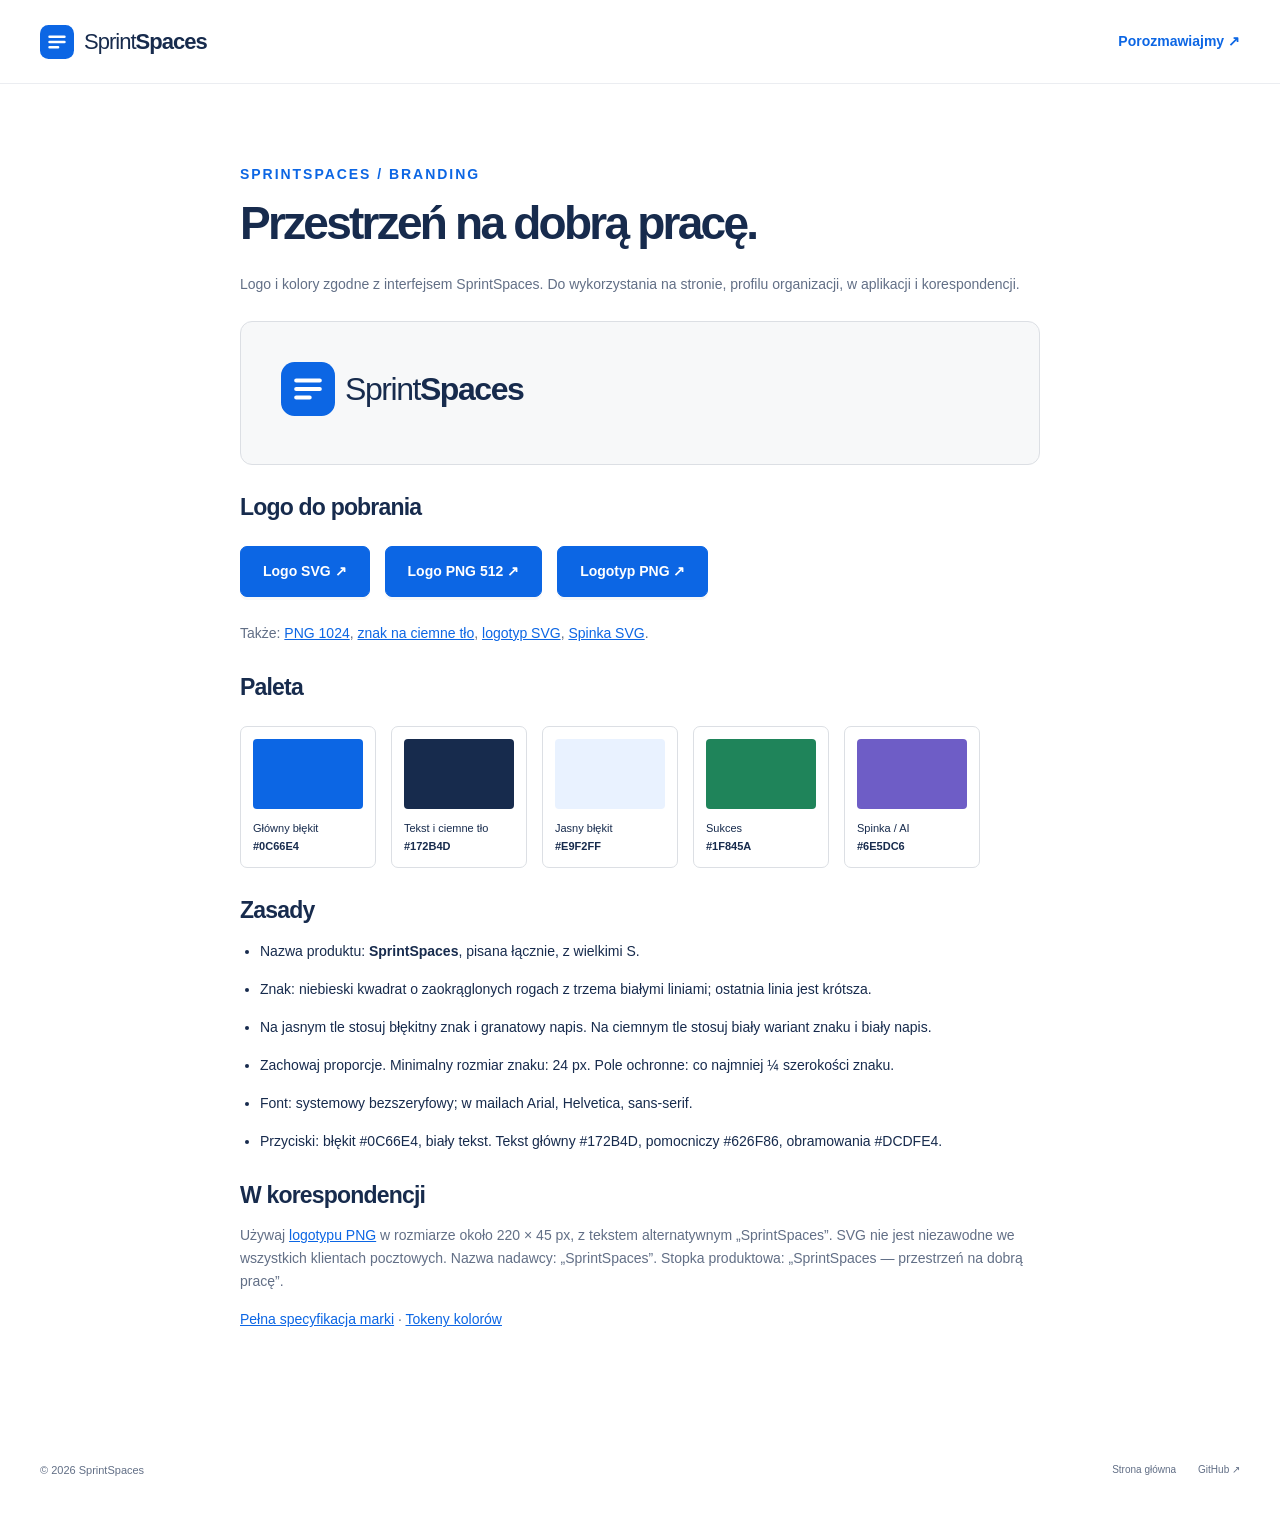
==== brand/index.html @ 648bef20 "Create SprintSpaces product site and brand assets" ====
<!doctype html><html lang="pl"><head><meta charset="utf-8"><meta name="viewport" content="width=device-width,initial-scale=1"><title>Materiały marki — SprintSpaces</title><meta name="robots" content="noindex"><meta name="theme-color" content="#0c66e4"><link rel="icon" href="../assets/logo.svg" type="image/svg+xml"><link rel="stylesheet" href="../styles.css"></head><body><header class="site-header"><div class="container nav-wrap"><a class="wordmark" href="../index.html"><img src="../assets/logo.svg" width="34" height="34" alt=""><span>Sprint<strong>Spaces</strong></span></a><a class="text-link" href="../index.html#kontakt">Porozmawiajmy ↗</a></div></header><main class="container legal-content"><p class="eyebrow">SPRINTSPACES / BRANDING</p><h1>Przestrzeń na dobrą pracę.</h1><p>Logo i kolory zgodne z interfejsem SprintSpaces. Do wykorzystania na stronie, profilu organizacji, w aplikacji i korespondencji.</p><div class="brand-demo"><span class="wordmark"><img src="../assets/logo.svg" width="54" height="54" alt="Znak SprintSpaces"><span>Sprint<strong>Spaces</strong></span></span></div><h2>Logo do pobrania</h2><div class="brand-downloads"><a class="button" href="../assets/logo.svg" download>Logo SVG ↗</a><a class="button" href="../assets/logo-512.png" download>Logo PNG 512 ↗</a><a class="button" href="../assets/wordmark.png" download>Logotyp PNG ↗</a></div><p>Także: <a href="../assets/logo-1024.png" download>PNG 1024</a>, <a href="../assets/logo-white.svg" download>znak na ciemne tło</a>, <a href="../assets/wordmark.svg" download>logotyp SVG</a>, <a href="../assets/spinka.svg" download>Spinka SVG</a>.</p><h2>Paleta</h2><div class="brand-swatches"><div><i style="background:#0c66e4"></i>Główny błękit<br><strong>#0C66E4</strong></div><div><i style="background:#172b4d"></i>Tekst i ciemne tło<br><strong>#172B4D</strong></div><div><i style="background:#e9f2ff"></i>Jasny błękit<br><strong>#E9F2FF</strong></div><div><i style="background:#1f845a"></i>Sukces<br><strong>#1F845A</strong></div><div><i style="background:#6e5dc6"></i>Spinka / AI<br><strong>#6E5DC6</strong></div></div><h2>Zasady</h2><ul><li>Nazwa produktu: <strong>SprintSpaces</strong>, pisana łącznie, z wielkimi S.</li><li>Znak: niebieski kwadrat o zaokrąglonych rogach z trzema białymi liniami; ostatnia linia jest krótsza.</li><li>Na jasnym tle stosuj błękitny znak i granatowy napis. Na ciemnym tle stosuj biały wariant znaku i biały napis.</li><li>Zachowaj proporcje. Minimalny rozmiar znaku: 24 px. Pole ochronne: co najmniej ¼ szerokości znaku.</li><li>Font: systemowy bezszeryfowy; w mailach Arial, Helvetica, sans-serif.</li><li>Przyciski: błękit #0C66E4, biały tekst. Tekst główny #172B4D, pomocniczy #626F86, obramowania #DCDFE4.</li></ul><h2>W korespondencji</h2><p>Używaj <a href="../assets/wordmark.png">logotypu PNG</a> w rozmiarze około 220 × 45 px, z tekstem alternatywnym „SprintSpaces”. SVG nie jest niezawodne we wszystkich klientach pocztowych. Nazwa nadawcy: „SprintSpaces”. Stopka produktowa: „SprintSpaces — przestrzeń na dobrą pracę”.</p><p><a href="BRAND.md">Pełna specyfikacja marki</a> · <a href="tokens.json">Tokeny kolorów</a></p></main><footer class="site-footer container"><p>© 2026 SprintSpaces</p><div><a href="../index.html">Strona główna</a><a href="https://github.com/SprintSpaces">GitHub ↗</a></div></footer></body></html>
---- styles.css ----
:root{--blue:#0c66e4;--blue-hover:#0055cc;--ink:#172b4d;--muted:#626f86;--line:#dcdfe4;--soft:#f7f8f9;--blue-soft:#e9f2ff;--green:#1f845a;--purple:#6e5dc6;--radius:12px;color-scheme:light}
*{box-sizing:border-box}html{scroll-behavior:smooth;scroll-padding-top:100px}body{margin:0;color:var(--ink);background:#fff;font:16px/1.65 -apple-system,BlinkMacSystemFont,"Segoe UI",Roboto,"Helvetica Neue",Arial,sans-serif;-webkit-font-smoothing:antialiased}button,input,select,textarea{font:inherit}a{color:inherit;text-decoration:none}img{max-width:100%;display:block}button,a,input,textarea,select,summary{-webkit-tap-highlight-color:transparent}button,a{touch-action:manipulation}button{cursor:pointer}a:focus-visible,button:focus-visible,summary:focus-visible{outline:3px solid var(--blue);outline-offset:5px}input:focus-visible,select:focus-visible,textarea:focus-visible{outline:2px solid var(--blue);outline-offset:2px}::selection{background:#cfe1fd}h1,h2,h3,p{margin:0}h1,h2,h3{letter-spacing:-.035em;line-height:1.12}h2{font-size:clamp(32px,3.2vw,48px);font-weight:680}h3{font-size:20px;font-weight:650}p{color:var(--muted)}.container{width:min(1240px,calc(100% - 80px));margin-inline:auto}.section{padding-block:112px}.eyebrow{font-size:11px;font-weight:750;letter-spacing:.14em;color:var(--blue);margin-bottom:24px;line-height:1.5}.eyebrow>span{color:#8590a2;margin-right:10px}.skip-link{position:absolute;top:8px;left:12px;padding:10px 20px;background:var(--ink);color:#fff;z-index:100;transform:translateY(-160%)}.skip-link:focus{transform:none}.site-header{height:84px;border-bottom:1px solid #ebedf1;background:#ffffffed;backdrop-filter:blur(14px);position:sticky;top:0;z-index:40}.nav-wrap{height:100%;display:flex;align-items:center;justify-content:space-between}.wordmark{display:inline-flex;align-items:center;gap:10px;font-size:22px;font-weight:450;letter-spacing:-.045em;line-height:1}.wordmark strong{font-weight:750}.wordmark img{flex-shrink:0}.nav-wrap nav{display:flex;align-items:center;gap:30px;font-size:13px;font-weight:570}.nav-wrap nav>a:not(.button):hover{color:var(--blue)}.button{display:inline-flex;align-items:center;justify-content:center;gap:24px;color:#fff;background:var(--blue);border:1px solid var(--blue);padding:14px 22px;border-radius:7px;font-size:14px;font-weight:650;line-height:1.5;transition:background .2s,transform .2s;box-shadow:0 3px 0 #172b4d08}.button:hover{background:var(--blue-hover);border-color:var(--blue-hover);transform:translateY(-1px)}.button>span{font-size:20px;font-weight:400}.button-small{padding:9px 15px;gap:20px;font-size:12px}.text-link{display:inline-flex;align-items:center;gap:12px;font-size:14px;font-weight:650;color:var(--blue);line-height:1.5}.text-link:hover{text-decoration:underline;text-underline-offset:5px}.menu-toggle{display:none}.hero{overflow:hidden;background:linear-gradient(135deg,#fff 40%,#f2f7ff 100%)}.hero-grid{display:grid;grid-template-columns:.94fr 1.12fr;gap:48px;align-items:center;padding-top:90px;padding-bottom:84px;min-height:680px}.pilot-pill{display:inline-flex;align-items:center;gap:9px;padding:5px 11px;border:1px solid #cce0fb;background:#f5f9ff;border-radius:30px;color:#24548a;font-size:11px;font-weight:600;margin-bottom:30px}.pilot-pill>span:last-child{margin-left:5px}.status-dot{display:block;width:6px;height:6px;background:var(--green);border-radius:50%;box-shadow:0 0 0 3px #dcfff1}h1{font-size:clamp(48px,5vw,73px);font-weight:730;line-height:1.035;letter-spacing:-.06em;margin-bottom:28px}h1>span{color:var(--blue)}.hero-lead{font-size:17px;max-width:460px;line-height:1.75}.hero-actions{display:flex;align-items:center;gap:22px;margin-top:32px}.hero-actions>.button{white-space:nowrap;padding-inline:17px;gap:16px}.hero-actions>.text-link{font-size:12px;gap:8px;white-space:nowrap}.play-icon{border:1px solid #c6d7f0;border-radius:50%;width:25px;height:25px;display:grid;place-items:center;font-size:12px}.hero-note{font-size:11px;margin-top:15px}.hero-points{display:flex;gap:21px;margin-top:34px;font-size:11px;color:#44546f;font-weight:550}.hero-points i{font-style:normal;color:var(--green);margin-right:4px}.hero-product{position:relative;min-width:0;padding-top:8px}.product-window{border-radius:12px;border:1px solid #c7d7eb;box-shadow:0 28px 65px -20px #172b4d29,0 0 0 8px #ffffffa6;overflow:hidden;background:var(--soft);transform:perspective(1500px) rotateY(-5deg);transform-origin:left center;width:calc(100% + 120px)}.window-bar{height:37px;background:#fff;border-bottom:1px solid var(--line);display:flex;align-items:center;gap:20px;padding:0 14px;font-size:9px;color:#758195}.window-dots{display:flex;gap:4px}.window-dots i{width:6px;height:6px;border-radius:50%;background:#dcdfe4}.window-lock{margin-left:auto;font-size:15px}.hero-screen{display:block;position:relative;height:452px;overflow:hidden}.hero-screen img{width:100%;height:100%;max-width:none;min-height:0;object-fit:cover;object-position:left top}.image-hint{position:absolute;bottom:14px;right:14px;border:1px solid #d0d9e5;border-radius:6px;padding:5px 10px;background:#fff;box-shadow:0 2px 8px #172b4d0a;font-size:10px;font-weight:600;color:var(--ink);display:flex;gap:20px;align-items:center}.image-hint>span{font-size:18px}.orbit-tag{position:absolute;right:-27px;top:-19px;z-index:2;display:flex;align-items:center;gap:12px;padding:12px 17px;background:#fff;box-shadow:0 7px 28px #172b4d12;border:1px solid #dce7f4;border-radius:8px;font-size:11px;font-weight:650}.sheet-symbol{color:var(--green);font-size:23px}.orbit-tag>span:nth-child(2){color:var(--muted);font-size:20px;margin:0 4px}.product-caption{display:flex;align-items:center;gap:6px;font-size:10px;color:var(--muted);margin-top:22px;margin-left:8px}.live-dot{width:5px;height:5px;border-radius:50%;background:#8590a2}.audience{display:flex;align-items:center;justify-content:space-between;padding-block:29px;border-top:1px solid var(--line);gap:30px}.audience p{font-size:11px;line-height:1.6}.audience strong{font-weight:600;color:#44546f}.audience>div{display:flex;gap:54px;color:#626f86;font-size:14px;font-weight:600}.section-head{display:flex;justify-content:space-between;align-items:flex-end;gap:60px;margin-bottom:58px}.section-head>div{min-width:50%}.section-head>p{font-size:15px;max-width:350px;line-height:1.8;padding-bottom:2px}.features{display:grid;grid-template-columns:repeat(3,1fr);gap:0 42px}.features article{padding:30px 0;border-top:1px solid var(--line)}.feature-icon{display:grid;place-items:center;width:43px;height:43px;border-radius:10px;background:var(--blue-soft);color:var(--blue);margin-bottom:25px}.feature-icon svg{width:23px;height:23px;fill:none;stroke:currentColor;stroke-width:1.6;stroke-linejoin:round;stroke-linecap:round}.feature-icon.green{color:var(--green);background:#e5f8ef}.feature-icon.purple{color:var(--purple);background:#f3f0ff}.feature-icon.amber{color:#a54800;background:#fff7d6}.features h3{font-size:19px;letter-spacing:-.03em;margin-bottom:13px}.features p{font-size:13px;line-height:1.9;max-width:345px}.feature-detail{display:block;color:#8590a2;font-size:10px;margin-top:20px}.showcase-section{background:#f4f7fb;border-block:1px solid #e9edf3}.gallery-tabs{display:flex;gap:7px;margin-bottom:19px;overflow-x:auto;padding:4px 2px}.gallery-tabs button{border:1px solid transparent;background:transparent;border-radius:6px;padding:10px 18px;white-space:nowrap;font-size:12px;font-weight:600;color:#626f86}.gallery-tabs button:hover{background:#e8eef7}.gallery-tabs button[aria-selected=true]{background:var(--ink);color:#fff}.gallery-panel{border:1px solid #dce3ed;box-shadow:0 15px 40px #172b4d08;border-radius:12px;background:#fff;overflow:hidden}.gallery-description{display:flex;align-items:center;justify-content:space-between;gap:40px;padding:30px 35px;border-bottom:1px solid #dce3ed;min-height:138px}.gallery-description>div{max-width:57%}.gallery-description span{color:var(--blue);font-weight:650;font-size:9px;letter-spacing:.13em}.gallery-description h3{font-size:22px;line-height:1.3;letter-spacing:-.03em;margin-top:8px}.gallery-description p{max-width:370px;font-size:12px;line-height:1.8}.gallery-image{display:block;position:relative;background:var(--soft)}.gallery-image img{width:100%;height:auto;aspect-ratio:1554/1015;object-fit:cover;object-position:top}.screenshot-note{font-size:10px;text-align:center;margin-top:19px;color:#626f86}.migration{display:grid;grid-template-columns:1fr 1fr;align-items:center;gap:105px;padding-block:130px}.migration-visual{border-radius:18px;background:#f0f5ff;padding:42px;position:relative;border:1px solid #dfe9fa}.source-label{font-size:9px;color:#626f86;letter-spacing:.12em;font-weight:650}.source-apps{display:flex;gap:10px;margin:15px 0 23px}.source-apps>span{display:flex;align-items:center;gap:8px;padding:7px 11px;background:#fff;border:1px solid #dee5ec;border-radius:6px;font-size:11px;font-weight:600}.source-apps b{width:22px;height:25px;display:grid;place-items:center;border-radius:3px;font-size:15px;color:#fff}.excel-icon{background:#217346}.sheets-icon{background:#238c59}.sheet-preview{border:1px solid #d7e1e9;border-radius:7px;background:#fff;overflow:hidden;transform:rotate(-2deg);box-shadow:0 8px 16px #172b4d05}.sheet-title{padding:11px 13px;display:flex;justify-content:space-between;font-size:10px;border-bottom:1px solid #e4e8ec;color:#626f86}.sheet-title>span:last-child{color:var(--green);font-size:15px}.sheet-grid{display:grid;grid-template-columns:1.65fr 1fr 1fr;font-size:10px;color:#626f86;line-height:1.4}.sheet-grid>span{padding:10px 11px;border-right:1px solid #edf0f4;border-bottom:1px solid #edf0f4}.sheet-grid>span:nth-child(-n+3){background:#f4f8f6;color:#216e4e;font-weight:600}.migration-connector{display:flex;justify-content:center;align-items:center;gap:15px;flex-wrap:wrap;padding-block:19px 22px}.migration-connector b{font-size:30px;font-weight:400;color:var(--blue);line-height:1}.migration-connector>span{width:42px;height:1px;background:#c6d6eb}.migration-connector small{width:100%;text-align:center;color:#626f86;font-size:9px;margin-top:-9px}.destination{background:#fff;display:flex;align-items:center;gap:13px;padding:19px;border:1px solid #bfd4f4;border-radius:8px;box-shadow:0 5px 17px #0c66e40a}.destination>div{display:flex;flex-direction:column}.destination strong{font-size:15px;letter-spacing:-.03em}.destination span{font-size:9px;color:#626f86}.destination i{font-style:normal;margin-left:auto;color:var(--green);font-size:18px;background:#dcfff1;border-radius:50%;width:26px;height:26px;text-align:center}.illustration-note{font-size:9px;text-align:center;margin-top:20px;color:#626f86}.migration h2{font-size:49px;margin-bottom:23px}.section-lead{font-size:18px;line-height:1.5;color:var(--ink);font-weight:500;margin-bottom:18px}.migration-copy>p:not(.eyebrow):not(.section-lead):not(.small-note){font-size:14px;line-height:1.85}.migration-copy strong{color:var(--ink);font-weight:600}.check-list{padding:0;list-style:none;margin:25px 0;display:grid;gap:12px}.check-list li{position:relative;padding-left:24px;color:#44546f;font-size:13px;line-height:1.8}.check-list li:before{content:"✓";position:absolute;left:0;color:var(--green);font-size:13px}.small-note{font-size:11px;line-height:1.8}.migration-copy>.text-link{margin-top:25px}.security-section{background:#172b4d;color:#fff;padding-block:88px}.security-grid{display:grid;grid-template-columns:1fr 1fr;gap:100px;align-items:center}.security-grid .eyebrow{color:#85b8ff;font-size:10px}.security-grid h2{font-size:42px}.security-grid>div>p:not(.eyebrow){color:#b6c2cf;font-size:14px;max-width:365px;margin:23px 0}.security-grid .text-link{color:#85b8ff;font-size:12px}.security-list article{display:flex;gap:23px;padding:24px 0;border-bottom:1px solid #344563}.security-list article:first-child{padding-top:0}.security-list article:last-child{border-bottom:0;padding-bottom:0}.security-list article>span{color:#85b8ff;font-size:10px;padding-top:3px}.security-list h3{font-size:17px;letter-spacing:-.02em;margin-bottom:10px}.security-list p{font-size:12px;color:#b6c2cf;line-height:1.8}.ai-grid{display:grid;grid-template-columns:1fr 1fr;gap:24px}.ai-grid article{padding:33px;border:1px solid #e0e4ea;border-radius:12px;background:#fff}.ai-grid .spinka-card{background:#faf9ff;border-color:#e4def3}.assistant-heading{display:flex;align-items:center;gap:12px;margin-bottom:25px}.assistant-heading h3{font-size:19px;margin-bottom:3px}.assistant-heading>div>span{font-size:11px;color:#626f86}.spinka-icon,.mcp-icon{display:grid;place-items:center;width:42px;height:42px;background:#eee9fb;color:var(--purple);border-radius:10px;font-size:28px;flex-shrink:0}.mcp-icon{background:#e9f2ff;color:var(--blue);font-size:25px}.optional,.protocol{margin-left:auto;color:#626f86;font-size:9px;padding:3px 8px;border:1px solid #dcdfe4;border-radius:20px}.ai-grid article>p:not(.small-note){font-size:13px;line-height:1.9}.sample-prompt{display:flex;gap:12px;align-items:center;border:1px solid #e5dff5;border-radius:6px;background:#fff;font-size:12px;padding:13px;margin:23px 0}.sample-prompt>span{font-size:20px;color:var(--purple)}.agent-flow{display:flex;align-items:center;gap:13px;margin:23px 0;font-size:11px;min-height:53px}.agent-flow>span:not(:nth-child(2)){padding:11px 13px;background:var(--soft);border-radius:6px;display:inline-flex;gap:8px;align-items:center;border:1px solid #e4e7ec}.agent-flow>span:nth-child(2){font-size:20px;color:#8590a2}.ai-grid .small-note{font-size:10px}.pilot-section{background:#f7f8f9;border-block:1px solid #e9edf3}.pilot-steps{display:grid;grid-template-columns:repeat(4,1fr);gap:30px;list-style:none;padding:0;margin:0}.pilot-steps li{border-top:1px solid #cdd4df;padding-top:20px}.pilot-steps li>span{font-size:11px;font-weight:600;color:var(--blue);margin-bottom:25px;display:block}.pilot-steps h3{font-size:19px;margin-bottom:15px}.pilot-steps p{font-size:12px;line-height:1.85}.pilot-bottom{display:flex;justify-content:space-between;align-items:center;gap:30px;border-top:1px solid var(--line);padding-top:28px;margin-top:40px}.pilot-bottom>p{font-size:10px}.pilot-bottom .button{font-size:12px;padding:11px 18px;white-space:nowrap}.requirements-grid{display:grid;grid-template-columns:1fr 1fr;gap:24px}.requirements-grid article{border:1px solid var(--line);border-radius:10px;padding:32px}.requirement-number{font-size:9px;letter-spacing:.12em;font-weight:650;color:#626f86}.requirements-grid h3{margin-top:15px;font-size:23px}.requirements .section-head{margin-bottom:35px}.requirements-grid .check-list{margin-bottom:0}.requirements-grid .small-note{margin-top:18px;font-size:10px}.faq-section{padding-bottom:112px;display:grid;grid-template-columns:.8fr 1.2fr;gap:60px}.faq-section h2{font-size:35px}.faq-section .eyebrow{margin-bottom:18px}.faq-items{border-top:1px solid var(--line)}.faq-items details{border-bottom:1px solid var(--line)}.faq-items summary{list-style:none;display:flex;align-items:center;justify-content:space-between;gap:20px;cursor:pointer;padding:20px 0;font-size:14px;font-weight:580;line-height:1.6}.faq-items summary::-webkit-details-marker{display:none}.faq-items summary>span{font-size:20px;color:#8590a2;font-weight:400;transition:transform .2s}.faq-items details[open] summary>span{transform:rotate(45deg)}.faq-items p{font-size:12px;line-height:1.9;margin-bottom:22px;padding-right:25px}.contact-section{background:#f0f5ff;border-block:1px solid #dce7f7}.contact-grid{display:grid;grid-template-columns:1fr 1fr;gap:100px;align-items:start}.contact-copy{padding-top:18px}.contact-copy h2{font-size:46px}.contact-copy h2>span{color:var(--blue)}.contact-copy>p:not(.eyebrow){margin-top:25px;font-size:14px;max-width:370px;line-height:1.9}.contact-person{display:flex;align-items:center;gap:12px;margin-top:35px}.person-avatar{display:grid;place-items:center;width:42px;height:42px;border-radius:50%;background:#d3e5fe;color:#0055cc;font-size:12px;font-weight:650}.contact-person>div{display:flex;flex-direction:column}.contact-person strong{font-size:13px}.contact-person>div>span{font-size:10px;color:#626f86}.contact-links{display:grid;gap:8px;margin-top:26px;font-size:17px;font-weight:550;letter-spacing:-.02em;max-width:230px}.contact-links a{display:flex;align-items:center;justify-content:space-between}.contact-links a>span{font-size:16px;color:#8590a2}.contact-links a:hover{color:var(--blue)}.contact-social{display:flex;gap:22px;font-size:11px;margin-top:25px;color:#626f86}.contact-social a:hover{text-decoration:underline}.contact-tip{margin-top:45px;border-top:1px solid #d6e1f0;padding-top:22px;display:flex;gap:15px;max-width:360px}.contact-tip>span{font-size:25px;color:var(--blue)}.contact-tip p{font-size:11px;line-height:1.8}.contact-form{padding:33px;background:#fff;border:1px solid #d9e2ef;box-shadow:0 8px 22px #172b4d05;border-radius:12px}.contact-form h3{font-size:21px;line-height:1.3}.contact-form>p:first-of-type{font-size:10px;margin:7px 0 25px}.contact-form label{font-size:11px;font-weight:650;display:block;margin-bottom:6px}.contact-form label>span{font-size:9px;font-weight:400;color:var(--muted)}.contact-form input:not([type=hidden]),.contact-form select,.contact-form textarea{width:100%;padding:10px 12px;border:1px solid #d5dbe3;border-radius:5px;background:#fff;color:var(--ink);font-size:12px;line-height:1.5;min-width:0}.contact-form input::placeholder,.contact-form textarea::placeholder{color:#7b869a;opacity:1}.contact-form textarea{resize:vertical;min-height:110px;display:block;margin-bottom:18px}.contact-form>input:not([type=hidden]){margin-bottom:18px}.form-row{display:grid;grid-template-columns:1fr 1fr;gap:15px;margin-bottom:18px}.contact-form .scheduling-note{font-size:9px;margin-top:-9px;margin-bottom:20px}.contact-form .form-privacy{font-size:9px;line-height:1.7;margin-block:20px}.form-privacy a{text-decoration:underline;text-underline-offset:2px}.contact-form>.button{width:100%;font-size:12px;gap:20px;justify-content:space-between}.button:disabled{cursor:wait;opacity:.65;transform:none}.honeypot{position:absolute;left:-10000px;width:1px;height:1px;overflow:hidden}#form-feedback{font-size:12px;padding:12px;background:#e9f2ff;color:var(--ink);border-radius:6px;margin-top:15px}#form-feedback[data-state=success]{background:#dcfff1;color:#216e4e}#form-feedback[data-state=error]{background:#ffeceb;color:#ae2a19}.site-footer{display:flex;align-items:center;gap:30px;padding-block:35px}.site-footer .wordmark{font-size:18px}.site-footer>p{font-size:11px}.site-footer>div{display:flex;align-items:center;gap:22px;margin-left:auto;font-size:10px;color:#626f86}.site-footer a:hover{color:var(--blue)}dialog{max-width:calc(100vw - 40px);width:1500px;max-height:calc(100dvh - 40px);padding:0;background:#fff;border:1px solid #b8c6d8;border-radius:10px;box-shadow:0 25px 100px #091e6660;overflow:auto;color:var(--ink)}dialog::backdrop{background:#091e42b8;backdrop-filter:blur(5px)}.dialog-header{position:sticky;top:0;display:flex;align-items:center;justify-content:space-between;padding:14px 20px;background:#fff;border-bottom:1px solid #dcdfe4;z-index:2}.dialog-header h2{font-size:16px;letter-spacing:-.02em}.dialog-header button{background:#f1f2f4;border:1px solid var(--line);border-radius:5px;padding:7px 12px;font-size:12px;color:var(--ink)}.dialog-header button>span{margin-left:12px;font-size:16px}dialog>img{width:100%;height:auto}dialog>p{font-size:10px;padding:10px 20px;background:#f7f8f9}.legal-content{max-width:800px;padding-block:80px}.legal-content h1{font-size:46px;margin-bottom:25px}.legal-content h2{font-size:23px;margin:30px 0 15px}.legal-content p,.legal-content li{font-size:14px;margin-bottom:15px}.legal-content a{text-decoration:underline;color:var(--blue)}.legal-content ul{padding-left:20px}.brand-swatches{display:flex;flex-wrap:wrap;gap:15px;margin:25px 0}.brand-swatches div{border:1px solid var(--line);padding:12px;border-radius:7px;font-size:11px}.brand-swatches i{display:block;width:110px;height:70px;border-radius:4px;margin-bottom:10px}.brand-downloads{display:flex;flex-wrap:wrap;gap:15px;margin:25px 0}.brand-demo{padding:40px;border-radius:12px;background:#f7f8f9;border:1px solid var(--line);margin-block:25px}.brand-demo .wordmark{font-size:32px}.brand-demo .wordmark img{width:54px;height:54px}.brand-downloads .button{color:#fff;text-decoration:none}
@media(min-width:1500px){.hero-grid{gap:65px;min-height:725px}.hero-screen{height:480px}.product-window{width:calc(100% + 100px)}}
@media(max-width:1150px){.container{width:calc(100% - 56px)}.nav-wrap nav{gap:19px;font-size:12px}.hero-grid{gap:30px;grid-template-columns:1fr 1fr;min-height:650px}.hero-actions{align-items:flex-start;flex-direction:column;gap:15px}.hero-screen{height:410px}.hero-lead{font-size:15px}.hero-points{gap:14px;font-size:10px}.audience>div{gap:27px;font-size:12px}.section{padding-block:90px}.migration{gap:60px}.migration-visual{padding:30px}.contact-grid{gap:60px}.contact-copy h2{font-size:40px}.security-grid{gap:70px}.features{gap:0 28px}.agent-flow{gap:10px;font-size:10px}.agent-flow>span:not(:nth-child(2)){padding:9px}.gallery-description h3{font-size:20px}.site-footer{gap:18px}.site-footer>div{gap:16px}}
@media(max-width:900px){.container{width:calc(100% - 48px)}.site-header{height:72px}.wordmark{font-size:21px}.menu-toggle{display:flex;flex-direction:column;align-items:center;justify-content:center;gap:6px;width:40px;height:40px;border:1px solid var(--line);background:#fff;border-radius:6px}.menu-toggle>span{width:18px;height:1.5px;background:var(--ink)}.nav-wrap nav{display:none;position:absolute;top:71px;left:0;right:0;background:#fff;border-bottom:1px solid var(--line);padding:24px;flex-direction:column;align-items:stretch;gap:0;box-shadow:0 12px 20px #172b4d08}.nav-wrap nav[data-open=true]{display:flex}.nav-wrap nav>a:not(.button){padding:12px 0;font-size:14px}.nav-wrap nav>.button{margin-top:12px}.hero-grid{grid-template-columns:1fr;padding-top:60px;gap:65px;padding-bottom:45px}.hero-copy{max-width:640px}.hero h1{font-size:68px}.hero-lead{font-size:17px;max-width:540px}.hero-actions{flex-direction:row;align-items:center;gap:25px}.hero-points{font-size:11px;gap:25px;margin-top:24px}.hero-note{font-size:11px}.product-window{transform:none;width:100%}.hero-screen{height:auto;max-height:480px}.hero-screen img{height:auto}.orbit-tag{right:20px;top:-25px}.product-caption{margin-top:14px}.audience{align-items:flex-start}.audience>div{display:grid;grid-template-columns:1fr 1fr;gap:10px 25px}.section-head{gap:30px;align-items:flex-start}.section-head>div{min-width:55%}.section-head>p{font-size:13px;padding-top:40px}.features{grid-template-columns:1fr 1fr;gap:0 35px}.migration{gap:45px}.migration h2{font-size:39px}.migration-visual{padding:22px}.source-apps{gap:7px}.source-apps>span{font-size:9px;gap:6px;padding:6px}.sheet-grid{font-size:8px}.sheet-grid>span{padding:8px}.migration-copy>p:not(.eyebrow):not(.section-lead):not(.small-note){font-size:12px}.check-list li{font-size:12px}.migration .section-lead{font-size:16px}.security-grid{gap:40px}.security-grid h2{font-size:35px}.ai-grid article{padding:25px}.optional{display:none}.ai-grid .assistant-heading h3{font-size:17px}.sample-prompt{font-size:10px}.agent-flow{flex-wrap:wrap}.pilot-steps{gap:22px;grid-template-columns:1fr 1fr}.pilot-bottom{align-items:flex-start}.pilot-bottom>p{font-size:9px}.contact-grid{gap:35px}.contact-copy h2{font-size:34px}.contact-form{padding:25px}.form-row{grid-template-columns:1fr}.contact-form h3{font-size:19px}.contact-copy>p:not(.eyebrow){font-size:13px}.site-footer{flex-wrap:wrap;gap:20px}.site-footer>div{width:100%;margin:0}.gallery-description{padding:23px}.gallery-description h3{font-size:18px}.gallery-description p{font-size:11px}.requirements-grid article{padding:25px}.requirements-grid h3{font-size:21px}.faq-section{gap:35px}.faq-items summary{font-size:13px}.faq-section h2{font-size:30px}}
@media(max-width:620px){.container{width:calc(100% - 36px)}html{scroll-padding-top:88px}.section{padding-block:65px}.site-header{height:67px}.nav-wrap nav{top:66px}.wordmark{font-size:20px;gap:8px}.wordmark img{width:31px;height:31px}.hero-grid{padding-top:35px;gap:60px;padding-bottom:30px}.pilot-pill{font-size:10px;margin-bottom:25px;padding:5px 9px;gap:7px}.hero h1{font-size:clamp(43px,11.4vw,62px);margin-bottom:22px;letter-spacing:-.055em}.hero-lead{font-size:14px;line-height:1.85}.hero-actions{flex-direction:column;align-items:stretch;gap:18px;margin-top:27px}.hero-actions .button{padding-block:13px;justify-content:space-between;padding-inline:17px;font-size:13px}.hero-actions .text-link{align-self:flex-start;font-size:12px}.hero-note{font-size:10px;margin-top:15px;max-width:280px}.hero-points{font-size:9px;gap:14px;margin-top:20px;flex-wrap:wrap}.orbit-tag{font-size:9px;padding:8px 12px;gap:8px;top:-24px;right:10px}.orbit-tag img{width:18px;height:18px}.sheet-symbol{font-size:20px}.product-window{box-shadow:0 15px 35px -15px #172b4d28,0 0 0 4px #fff}.window-bar{height:26px;font-size:7px;padding-inline:9px;gap:12px}.window-dots i{height:4px;width:4px}.hero-screen{height:auto;max-height:none}.hero-screen img{width:100%;height:auto;max-width:100%;min-height:0}.image-hint{font-size:9px;padding:3px 8px;right:9px;bottom:9px;gap:12px}.image-hint>span{font-size:15px}.product-caption{font-size:8px;margin-top:13px;margin-left:0}.audience{flex-direction:column;gap:18px;padding-block:23px}.audience p{font-size:10px}.audience p br{display:none}.audience p strong{margin-left:3px}.audience>div{display:flex;flex-wrap:wrap;gap:10px 20px;font-size:11px}.section-head{flex-direction:column;gap:20px;margin-bottom:33px}.section-head>div{min-width:0}.section-head>p{padding:0;font-size:13px;max-width:none}.eyebrow{font-size:9px;letter-spacing:.1em;margin-bottom:19px}.eyebrow>span{margin-right:6px}h2{font-size:33px}.features{gap:0 24px}.features article{padding-block:23px}.feature-icon{width:36px;height:36px;border-radius:8px;margin-bottom:19px}.feature-icon svg{width:20px;height:20px}.features h3{font-size:16px;line-height:1.2;max-width:150px}.features p{font-size:11px;line-height:1.8}.feature-detail{font-size:8px;margin-top:15px}.gallery-tabs{gap:2px;scrollbar-width:thin;margin-right:-18px;padding-right:18px}.gallery-tabs button{padding:8px 12px;font-size:10px}.gallery-description{padding:20px;flex-direction:column;align-items:flex-start;gap:13px;min-height:180px}.gallery-description>div{max-width:none}.gallery-description span{font-size:8px}.gallery-description h3{font-size:20px}.gallery-description p{font-size:11px}.gallery-image{overflow:hidden}.gallery-image img{aspect-ratio:auto;width:100%;min-width:0;max-width:100%;height:auto}.screenshot-note{font-size:8px;text-align:left;margin-top:14px;line-height:1.8}.migration{grid-template-columns:1fr;gap:40px}.migration-copy{grid-row:1}.migration h2{font-size:36px}.migration-copy>p:not(.eyebrow):not(.section-lead):not(.small-note){font-size:13px}.migration .section-lead{font-size:17px}.migration .check-list li{font-size:12px}.migration-visual{padding:28px}.source-apps>span{font-size:11px;padding:6px 10px;gap:7px}.sheet-grid{font-size:10px}.sheet-grid>span{padding:10px}.destination{padding:17px}.security-section{padding-block:60px}.security-grid{grid-template-columns:1fr;gap:38px}.security-grid h2{font-size:33px}.security-grid>div>p:not(.eyebrow){font-size:13px}.security-list article{gap:18px}.security-list h3{font-size:17px}.security-list p{font-size:12px}.ai-grid{grid-template-columns:1fr;gap:18px}.ai-grid article{padding:25px}.ai-grid .assistant-heading h3{font-size:19px}.ai-grid article>p:not(.small-note){font-size:12px}.sample-prompt{font-size:11px}.agent-flow{font-size:10px;gap:9px;flex-wrap:nowrap}.agent-flow>span:not(:nth-child(2)){padding:8px}.agent-flow>span:nth-child(2){font-size:16px}.agent-flow img{width:17px;height:17px}.protocol{font-size:9px}.pilot-steps{gap:25px 22px}.pilot-steps h3{font-size:17px}.pilot-steps li>span{font-size:10px;margin-bottom:20px}.pilot-steps p{font-size:11px}.pilot-bottom{flex-direction:column;gap:20px;margin-top:30px;padding-top:22px}.pilot-bottom>p{font-size:9px}.pilot-bottom>.button{width:100%;justify-content:space-between}.requirements-grid{grid-template-columns:1fr;gap:17px}.requirements-grid article{padding:25px}.requirements-grid .check-list li{font-size:12px}.requirements .section-head{margin-bottom:28px}.faq-section{grid-template-columns:1fr;padding-bottom:65px;gap:28px}.faq-items summary{font-size:13px;padding-block:18px}.faq-items p{font-size:12px;padding-right:5px}.faq-section h2{font-size:32px}.contact-grid{grid-template-columns:1fr;gap:35px}.contact-copy{padding:0}.contact-copy h2{font-size:36px}.contact-copy>p:not(.eyebrow){font-size:13px;margin-top:20px}.contact-person{margin-top:25px}.contact-links{font-size:16px;margin-top:20px}.contact-tip{margin-top:25px}.contact-form{padding:24px 20px}.form-row{grid-template-columns:1fr 1fr;gap:10px}.contact-form label{font-size:10px}.contact-form label>span{font-size:8px}.contact-form input:not([type=hidden]),.contact-form select,.contact-form textarea{font-size:16px;padding:9px 10px}.contact-form input::placeholder,.contact-form textarea::placeholder{font-size:12px}.contact-form select{font-size:12px}.contact-form input[type=date]{font-size:13px;min-height:38px}.contact-form>.button{font-size:11px;padding-inline:12px}.contact-form .form-privacy{font-size:9px}.contact-form .scheduling-note{font-size:8px}.site-footer{padding-block:28px;gap:15px}.site-footer>.wordmark{font-size:17px}.site-footer>.wordmark img{width:25px;height:25px}.site-footer>p{font-size:9px;margin-left:auto}.site-footer>div{gap:19px;font-size:9px;flex-wrap:wrap}.site-footer>div>span{width:100%;font-size:9px}dialog{max-width:calc(100vw - 16px);max-height:calc(100dvh - 16px)}.dialog-header{padding:10px 12px}.dialog-header h2{font-size:12px}.dialog-header button{font-size:10px;padding:6px 9px}.legal-content{padding-block:50px}.legal-content h1{font-size:35px}.legal-content h2{font-size:23px}.legal-content p,.legal-content li{font-size:13px}.brand-demo{padding:25px}.brand-demo .wordmark{font-size:27px}}
@media(prefers-reduced-motion:reduce){html{scroll-behavior:auto}*,*:before,*:after{animation:none!important;transition:none!important}}
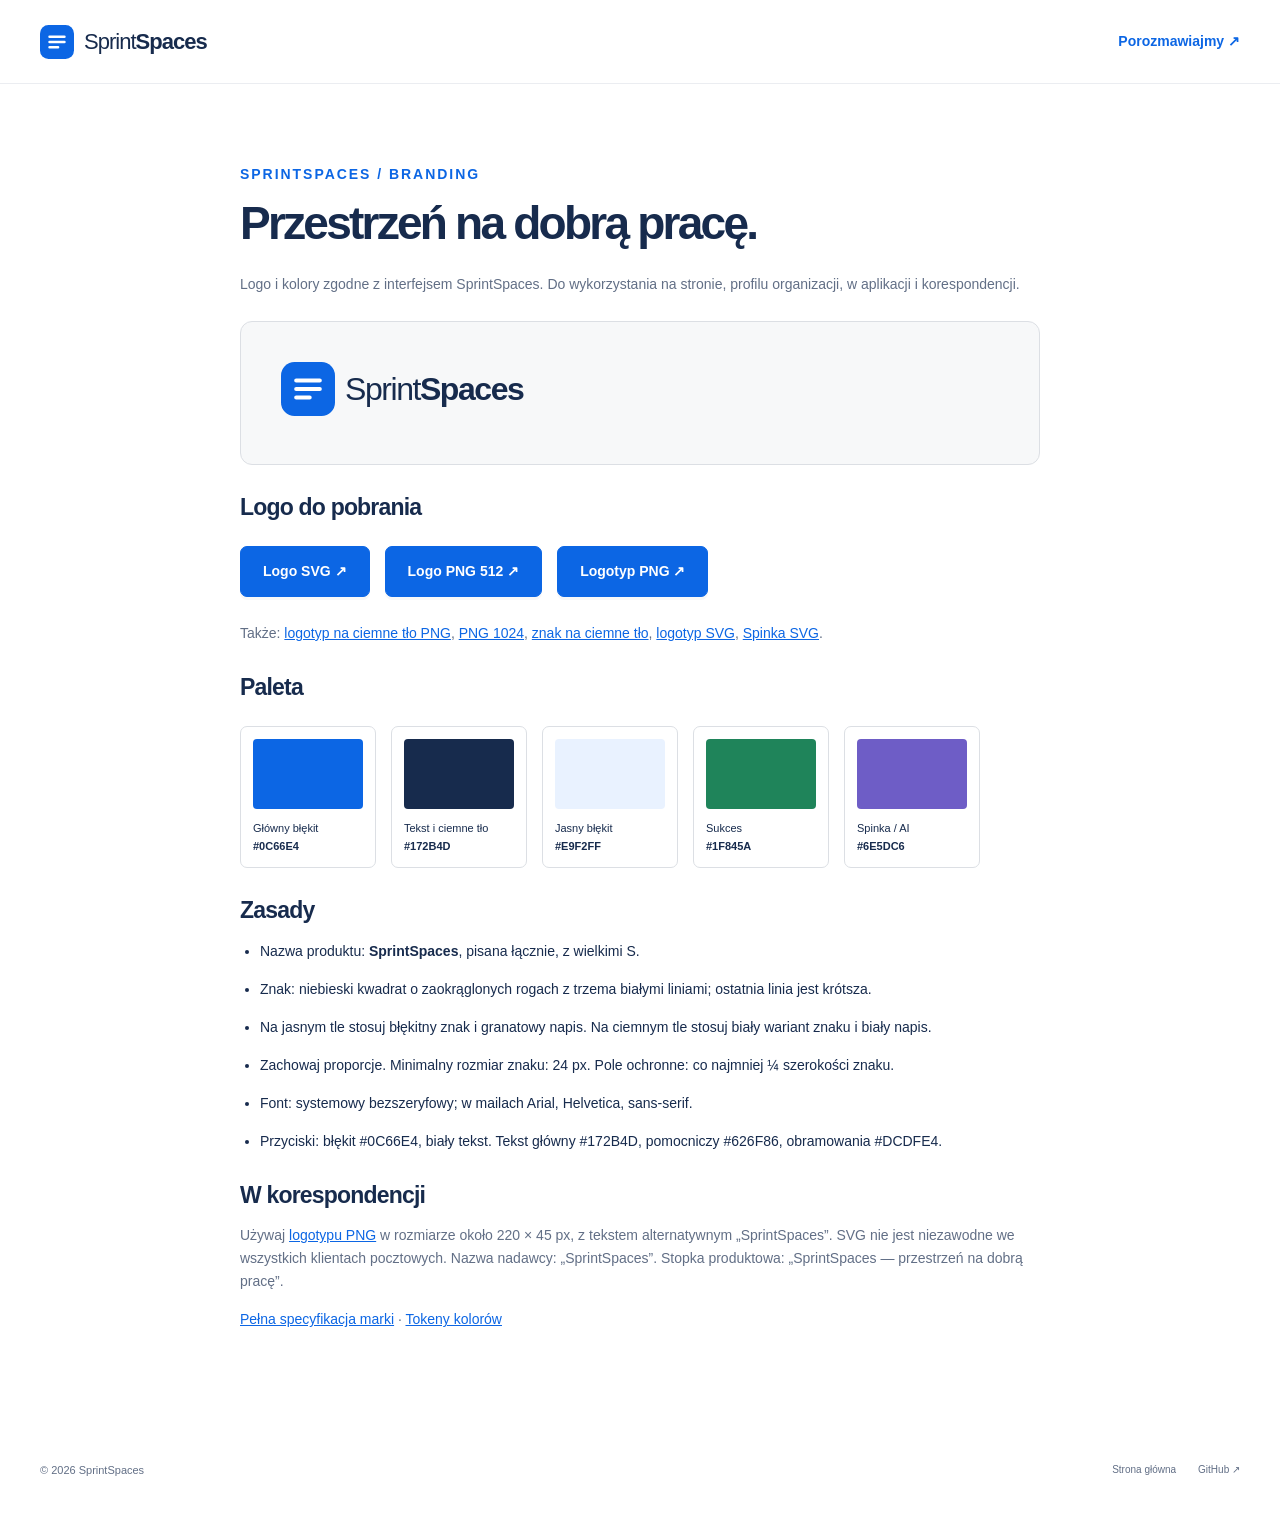
==== commit a0c979d6: "Add wordmark for dark backgrounds" ====
--- a/brand/index.html
+++ b/brand/index.html
@@ -1 +1 @@
-<!doctype html><html lang="pl"><head><meta charset="utf-8"><meta name="viewport" content="width=device-width,initial-scale=1"><title>Materiały marki — SprintSpaces</title><meta name="robots" content="noindex"><meta name="theme-color" content="#0c66e4"><link rel="icon" href="../assets/logo.svg" type="image/svg+xml"><link rel="stylesheet" href="../styles.css"></head><body><header class="site-header"><div class="container nav-wrap"><a class="wordmark" href="../index.html"><img src="../assets/logo.svg" width="34" height="34" alt=""><span>Sprint<strong>Spaces</strong></span></a><a class="text-link" href="../index.html#kontakt">Porozmawiajmy ↗</a></div></header><main class="container legal-content"><p class="eyebrow">SPRINTSPACES / BRANDING</p><h1>Przestrzeń na dobrą pracę.</h1><p>Logo i kolory zgodne z interfejsem SprintSpaces. Do wykorzystania na stronie, profilu organizacji, w aplikacji i korespondencji.</p><div class="brand-demo"><span class="wordmark"><img src="../assets/logo.svg" width="54" height="54" alt="Znak SprintSpaces"><span>Sprint<strong>Spaces</strong></span></span></div><h2>Logo do pobrania</h2><div class="brand-downloads"><a class="button" href="../assets/logo.svg" download>Logo SVG ↗</a><a class="button" href="../assets/logo-512.png" download>Logo PNG 512 ↗</a><a class="button" href="../assets/wordmark.png" download>Logotyp PNG ↗</a></div><p>Także: <a href="../assets/logo-1024.png" download>PNG 1024</a>, <a href="../assets/logo-white.svg" download>znak na ciemne tło</a>, <a href="../assets/wordmark.svg" download>logotyp SVG</a>, <a href="../assets/spinka.svg" download>Spinka SVG</a>.</p><h2>Paleta</h2><div class="brand-swatches"><div><i style="background:#0c66e4"></i>Główny błękit<br><strong>#0C66E4</strong></div><div><i style="background:#172b4d"></i>Tekst i ciemne tło<br><strong>#172B4D</strong></div><div><i style="background:#e9f2ff"></i>Jasny błękit<br><strong>#E9F2FF</strong></div><div><i style="background:#1f845a"></i>Sukces<br><strong>#1F845A</strong></div><div><i style="background:#6e5dc6"></i>Spinka / AI<br><strong>#6E5DC6</strong></div></div><h2>Zasady</h2><ul><li>Nazwa produktu: <strong>SprintSpaces</strong>, pisana łącznie, z wielkimi S.</li><li>Znak: niebieski kwadrat o zaokrąglonych rogach z trzema białymi liniami; ostatnia linia jest krótsza.</li><li>Na jasnym tle stosuj błękitny znak i granatowy napis. Na ciemnym tle stosuj biały wariant znaku i biały napis.</li><li>Zachowaj proporcje. Minimalny rozmiar znaku: 24 px. Pole ochronne: co najmniej ¼ szerokości znaku.</li><li>Font: systemowy bezszeryfowy; w mailach Arial, Helvetica, sans-serif.</li><li>Przyciski: błękit #0C66E4, biały tekst. Tekst główny #172B4D, pomocniczy #626F86, obramowania #DCDFE4.</li></ul><h2>W korespondencji</h2><p>Używaj <a href="../assets/wordmark.png">logotypu PNG</a> w rozmiarze około 220 × 45 px, z tekstem alternatywnym „SprintSpaces”. SVG nie jest niezawodne we wszystkich klientach pocztowych. Nazwa nadawcy: „SprintSpaces”. Stopka produktowa: „SprintSpaces — przestrzeń na dobrą pracę”.</p><p><a href="BRAND.md">Pełna specyfikacja marki</a> · <a href="tokens.json">Tokeny kolorów</a></p></main><footer class="site-footer container"><p>© 2026 SprintSpaces</p><div><a href="../index.html">Strona główna</a><a href="https://github.com/SprintSpaces">GitHub ↗</a></div></footer></body></html>+<!doctype html><html lang="pl"><head><meta charset="utf-8"><meta name="viewport" content="width=device-width,initial-scale=1"><title>Materiały marki — SprintSpaces</title><meta name="robots" content="noindex"><meta name="theme-color" content="#0c66e4"><link rel="icon" href="../assets/logo.svg" type="image/svg+xml"><link rel="stylesheet" href="../styles.css"></head><body><header class="site-header"><div class="container nav-wrap"><a class="wordmark" href="../index.html"><img src="../assets/logo.svg" width="34" height="34" alt=""><span>Sprint<strong>Spaces</strong></span></a><a class="text-link" href="../index.html#kontakt">Porozmawiajmy ↗</a></div></header><main class="container legal-content"><p class="eyebrow">SPRINTSPACES / BRANDING</p><h1>Przestrzeń na dobrą pracę.</h1><p>Logo i kolory zgodne z interfejsem SprintSpaces. Do wykorzystania na stronie, profilu organizacji, w aplikacji i korespondencji.</p><div class="brand-demo"><span class="wordmark"><img src="../assets/logo.svg" width="54" height="54" alt="Znak SprintSpaces"><span>Sprint<strong>Spaces</strong></span></span></div><h2>Logo do pobrania</h2><div class="brand-downloads"><a class="button" href="../assets/logo.svg" download>Logo SVG ↗</a><a class="button" href="../assets/logo-512.png" download>Logo PNG 512 ↗</a><a class="button" href="../assets/wordmark.png" download>Logotyp PNG ↗</a></div><p>Także: <a href="../assets/wordmark-white.png" download>logotyp na ciemne tło PNG</a>, <a href="../assets/logo-1024.png" download>PNG 1024</a>, <a href="../assets/logo-white.svg" download>znak na ciemne tło</a>, <a href="../assets/wordmark.svg" download>logotyp SVG</a>, <a href="../assets/spinka.svg" download>Spinka SVG</a>.</p><h2>Paleta</h2><div class="brand-swatches"><div><i style="background:#0c66e4"></i>Główny błękit<br><strong>#0C66E4</strong></div><div><i style="background:#172b4d"></i>Tekst i ciemne tło<br><strong>#172B4D</strong></div><div><i style="background:#e9f2ff"></i>Jasny błękit<br><strong>#E9F2FF</strong></div><div><i style="background:#1f845a"></i>Sukces<br><strong>#1F845A</strong></div><div><i style="background:#6e5dc6"></i>Spinka / AI<br><strong>#6E5DC6</strong></div></div><h2>Zasady</h2><ul><li>Nazwa produktu: <strong>SprintSpaces</strong>, pisana łącznie, z wielkimi S.</li><li>Znak: niebieski kwadrat o zaokrąglonych rogach z trzema białymi liniami; ostatnia linia jest krótsza.</li><li>Na jasnym tle stosuj błękitny znak i granatowy napis. Na ciemnym tle stosuj biały wariant znaku i biały napis.</li><li>Zachowaj proporcje. Minimalny rozmiar znaku: 24 px. Pole ochronne: co najmniej ¼ szerokości znaku.</li><li>Font: systemowy bezszeryfowy; w mailach Arial, Helvetica, sans-serif.</li><li>Przyciski: błękit #0C66E4, biały tekst. Tekst główny #172B4D, pomocniczy #626F86, obramowania #DCDFE4.</li></ul><h2>W korespondencji</h2><p>Używaj <a href="../assets/wordmark.png">logotypu PNG</a> w rozmiarze około 220 × 45 px, z tekstem alternatywnym „SprintSpaces”. SVG nie jest niezawodne we wszystkich klientach pocztowych. Nazwa nadawcy: „SprintSpaces”. Stopka produktowa: „SprintSpaces — przestrzeń na dobrą pracę”.</p><p><a href="BRAND.md">Pełna specyfikacja marki</a> · <a href="tokens.json">Tokeny kolorów</a></p></main><footer class="site-footer container"><p>© 2026 SprintSpaces</p><div><a href="../index.html">Strona główna</a><a href="https://github.com/SprintSpaces">GitHub ↗</a></div></footer></body></html>
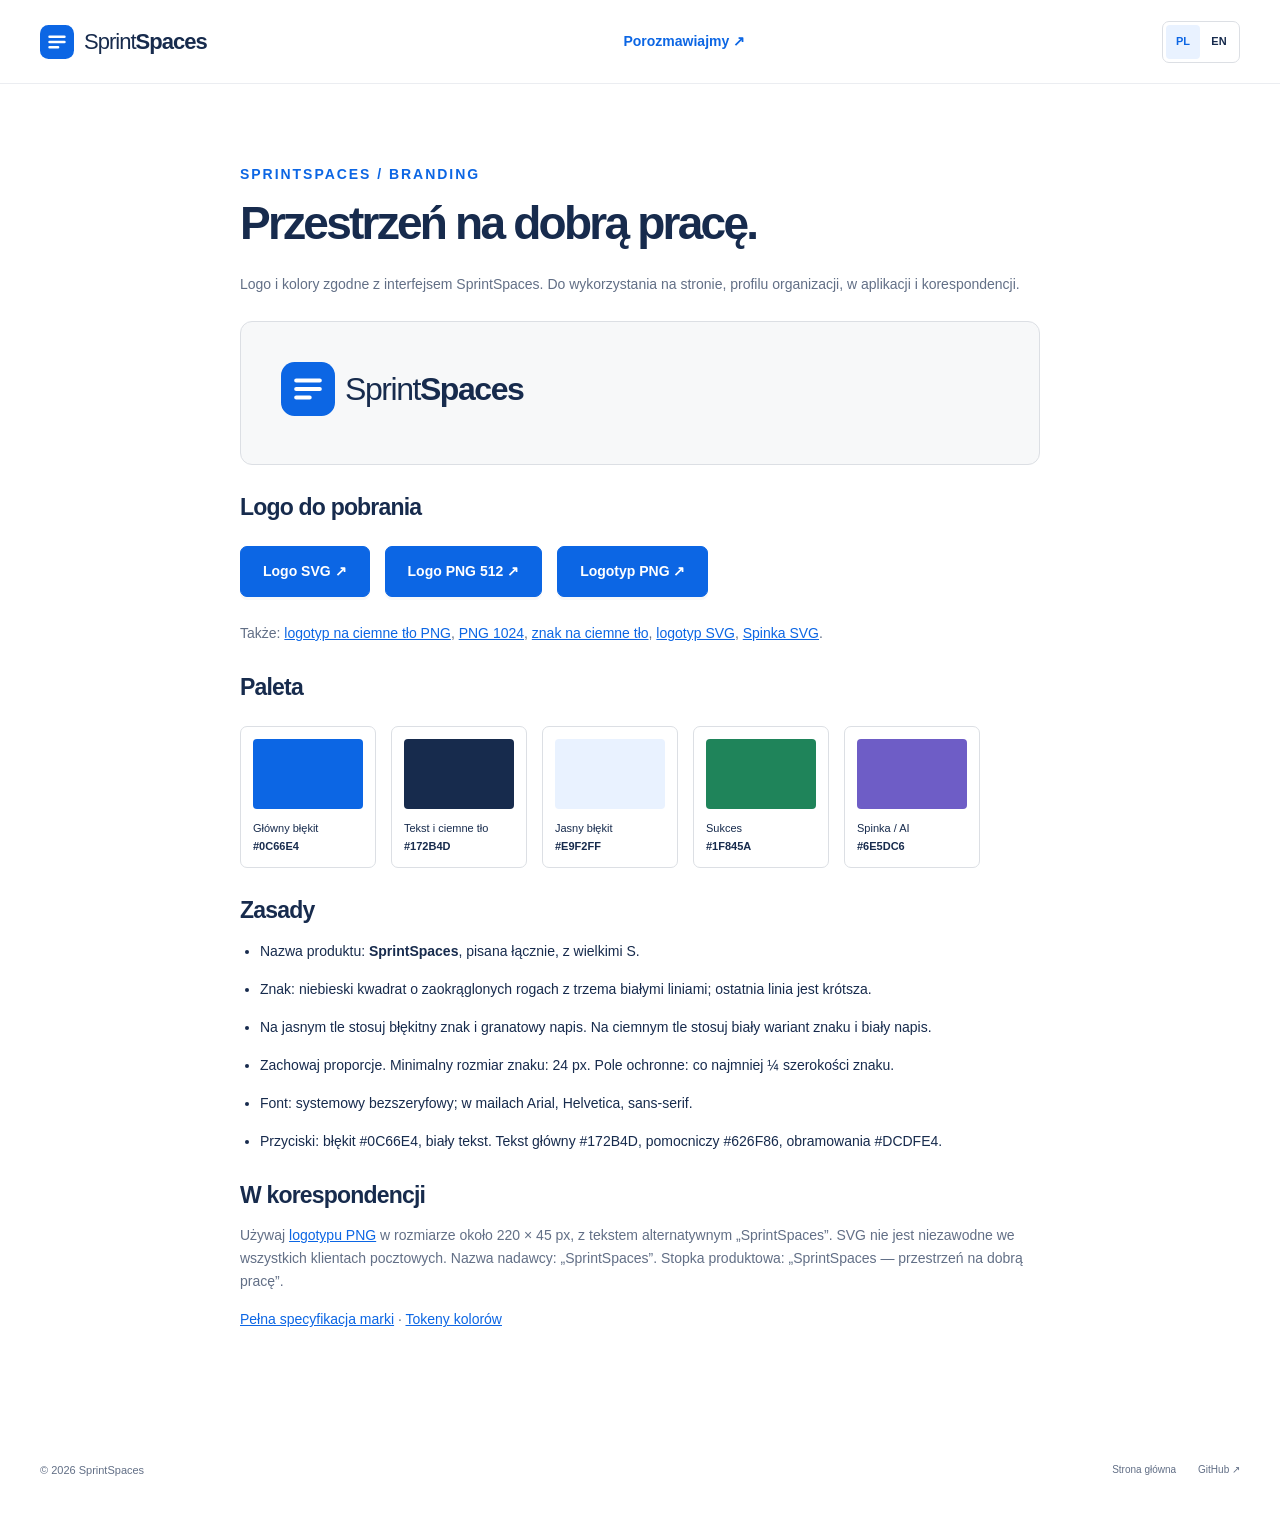
==== commit 8b47c649: "Add crawlable English site alongside Polish pages" ====
--- a/brand/index.html
+++ b/brand/index.html
@@ -1 +1 @@
-<!doctype html><html lang="pl"><head><meta charset="utf-8"><meta name="viewport" content="width=device-width,initial-scale=1"><title>Materiały marki — SprintSpaces</title><meta name="robots" content="noindex"><meta name="theme-color" content="#0c66e4"><link rel="icon" href="../assets/logo.svg" type="image/svg+xml"><link rel="stylesheet" href="../styles.css"></head><body><header class="site-header"><div class="container nav-wrap"><a class="wordmark" href="../index.html"><img src="../assets/logo.svg" width="34" height="34" alt=""><span>Sprint<strong>Spaces</strong></span></a><a class="text-link" href="../index.html#kontakt">Porozmawiajmy ↗</a></div></header><main class="container legal-content"><p class="eyebrow">SPRINTSPACES / BRANDING</p><h1>Przestrzeń na dobrą pracę.</h1><p>Logo i kolory zgodne z interfejsem SprintSpaces. Do wykorzystania na stronie, profilu organizacji, w aplikacji i korespondencji.</p><div class="brand-demo"><span class="wordmark"><img src="../assets/logo.svg" width="54" height="54" alt="Znak SprintSpaces"><span>Sprint<strong>Spaces</strong></span></span></div><h2>Logo do pobrania</h2><div class="brand-downloads"><a class="button" href="../assets/logo.svg" download>Logo SVG ↗</a><a class="button" href="../assets/logo-512.png" download>Logo PNG 512 ↗</a><a class="button" href="../assets/wordmark.png" download>Logotyp PNG ↗</a></div><p>Także: <a href="../assets/wordmark-white.png" download>logotyp na ciemne tło PNG</a>, <a href="../assets/logo-1024.png" download>PNG 1024</a>, <a href="../assets/logo-white.svg" download>znak na ciemne tło</a>, <a href="../assets/wordmark.svg" download>logotyp SVG</a>, <a href="../assets/spinka.svg" download>Spinka SVG</a>.</p><h2>Paleta</h2><div class="brand-swatches"><div><i style="background:#0c66e4"></i>Główny błękit<br><strong>#0C66E4</strong></div><div><i style="background:#172b4d"></i>Tekst i ciemne tło<br><strong>#172B4D</strong></div><div><i style="background:#e9f2ff"></i>Jasny błękit<br><strong>#E9F2FF</strong></div><div><i style="background:#1f845a"></i>Sukces<br><strong>#1F845A</strong></div><div><i style="background:#6e5dc6"></i>Spinka / AI<br><strong>#6E5DC6</strong></div></div><h2>Zasady</h2><ul><li>Nazwa produktu: <strong>SprintSpaces</strong>, pisana łącznie, z wielkimi S.</li><li>Znak: niebieski kwadrat o zaokrąglonych rogach z trzema białymi liniami; ostatnia linia jest krótsza.</li><li>Na jasnym tle stosuj błękitny znak i granatowy napis. Na ciemnym tle stosuj biały wariant znaku i biały napis.</li><li>Zachowaj proporcje. Minimalny rozmiar znaku: 24 px. Pole ochronne: co najmniej ¼ szerokości znaku.</li><li>Font: systemowy bezszeryfowy; w mailach Arial, Helvetica, sans-serif.</li><li>Przyciski: błękit #0C66E4, biały tekst. Tekst główny #172B4D, pomocniczy #626F86, obramowania #DCDFE4.</li></ul><h2>W korespondencji</h2><p>Używaj <a href="../assets/wordmark.png">logotypu PNG</a> w rozmiarze około 220 × 45 px, z tekstem alternatywnym „SprintSpaces”. SVG nie jest niezawodne we wszystkich klientach pocztowych. Nazwa nadawcy: „SprintSpaces”. Stopka produktowa: „SprintSpaces — przestrzeń na dobrą pracę”.</p><p><a href="BRAND.md">Pełna specyfikacja marki</a> · <a href="tokens.json">Tokeny kolorów</a></p></main><footer class="site-footer container"><p>© 2026 SprintSpaces</p><div><a href="../index.html">Strona główna</a><a href="https://github.com/SprintSpaces">GitHub ↗</a></div></footer></body></html>+<!doctype html><html lang="pl"><head><meta charset="utf-8"><meta name="viewport" content="width=device-width,initial-scale=1"><title>Materiały marki — SprintSpaces</title><meta name="robots" content="noindex"><meta name="theme-color" content="#0c66e4"><link rel="icon" href="../assets/logo.svg" type="image/svg+xml"><link rel="stylesheet" href="../styles.css?v=20261026-i18n1"><link rel="canonical" href="https://sprintspaces.github.io/brand/"><link rel="alternate" hreflang="pl" href="https://sprintspaces.github.io/brand/"><link rel="alternate" hreflang="en" href="https://sprintspaces.github.io/en/brand/"><link rel="alternate" hreflang="x-default" href="https://sprintspaces.github.io/brand/"></head><body><header class="site-header"><div class="container nav-wrap"><a class="wordmark" href="../index.html"><img src="../assets/logo.svg" width="34" height="34" alt=""><span>Sprint<strong>Spaces</strong></span></a><a class="text-link" href="../index.html#kontakt">Porozmawiajmy ↗</a><div class="language-switch" role="group" aria-label="Wybierz język"><a href="/brand/" lang="pl" hreflang="pl" data-language-link="pl" aria-current="page">PL<span class="sr-only"> — Polski</span></a><a href="/en/brand/" lang="en" hreflang="en" data-language-link="en">EN<span class="sr-only"> — English</span></a></div></div></header><main class="container legal-content"><p class="eyebrow">SPRINTSPACES / BRANDING</p><h1>Przestrzeń na dobrą pracę.</h1><p>Logo i kolory zgodne z interfejsem SprintSpaces. Do wykorzystania na stronie, profilu organizacji, w aplikacji i korespondencji.</p><div class="brand-demo"><span class="wordmark"><img src="../assets/logo.svg" width="54" height="54" alt="Znak SprintSpaces"><span>Sprint<strong>Spaces</strong></span></span></div><h2>Logo do pobrania</h2><div class="brand-downloads"><a class="button" href="../assets/logo.svg" download>Logo SVG ↗</a><a class="button" href="../assets/logo-512.png" download>Logo PNG 512 ↗</a><a class="button" href="../assets/wordmark.png" download>Logotyp PNG ↗</a></div><p>Także: <a href="../assets/wordmark-white.png" download>logotyp na ciemne tło PNG</a>, <a href="../assets/logo-1024.png" download>PNG 1024</a>, <a href="../assets/logo-white.svg" download>znak na ciemne tło</a>, <a href="../assets/wordmark.svg" download>logotyp SVG</a>, <a href="../assets/spinka.svg" download>Spinka SVG</a>.</p><h2>Paleta</h2><div class="brand-swatches"><div><i style="background:#0c66e4"></i>Główny błękit<br><strong>#0C66E4</strong></div><div><i style="background:#172b4d"></i>Tekst i ciemne tło<br><strong>#172B4D</strong></div><div><i style="background:#e9f2ff"></i>Jasny błękit<br><strong>#E9F2FF</strong></div><div><i style="background:#1f845a"></i>Sukces<br><strong>#1F845A</strong></div><div><i style="background:#6e5dc6"></i>Spinka / AI<br><strong>#6E5DC6</strong></div></div><h2>Zasady</h2><ul><li>Nazwa produktu: <strong>SprintSpaces</strong>, pisana łącznie, z wielkimi S.</li><li>Znak: niebieski kwadrat o zaokrąglonych rogach z trzema białymi liniami; ostatnia linia jest krótsza.</li><li>Na jasnym tle stosuj błękitny znak i granatowy napis. Na ciemnym tle stosuj biały wariant znaku i biały napis.</li><li>Zachowaj proporcje. Minimalny rozmiar znaku: 24 px. Pole ochronne: co najmniej ¼ szerokości znaku.</li><li>Font: systemowy bezszeryfowy; w mailach Arial, Helvetica, sans-serif.</li><li>Przyciski: błękit #0C66E4, biały tekst. Tekst główny #172B4D, pomocniczy #626F86, obramowania #DCDFE4.</li></ul><h2>W korespondencji</h2><p>Używaj <a href="../assets/wordmark.png">logotypu PNG</a> w rozmiarze około 220 × 45 px, z tekstem alternatywnym „SprintSpaces”. SVG nie jest niezawodne we wszystkich klientach pocztowych. Nazwa nadawcy: „SprintSpaces”. Stopka produktowa: „SprintSpaces — przestrzeń na dobrą pracę”.</p><p><a href="BRAND.md">Pełna specyfikacja marki</a> · <a href="tokens.json">Tokeny kolorów</a></p></main><footer class="site-footer container"><p>© 2026 SprintSpaces</p><div><a href="../index.html">Strona główna</a><a href="https://github.com/SprintSpaces">GitHub ↗</a></div></footer></body></html>
--- a/styles.css
+++ b/styles.css
@@ -3,5 +3,16 @@
 @media(min-width:1500px){.hero-grid{gap:65px;min-height:725px}.hero-screen{height:480px}.product-window{width:calc(100% + 100px)}}
 @media(max-width:1150px){.container{width:calc(100% - 56px)}.nav-wrap nav{gap:19px;font-size:12px}.hero-grid{gap:30px;grid-template-columns:1fr 1fr;min-height:650px}.hero-actions{align-items:flex-start;flex-direction:column;gap:15px}.hero-screen{height:410px}.hero-lead{font-size:15px}.hero-points{gap:14px;font-size:10px}.audience>div{gap:27px;font-size:12px}.section{padding-block:90px}.migration{gap:60px}.migration-visual{padding:30px}.contact-grid{gap:60px}.contact-copy h2{font-size:40px}.security-grid{gap:70px}.features{gap:0 28px}.agent-flow{gap:10px;font-size:10px}.agent-flow>span:not(:nth-child(2)){padding:9px}.gallery-description h3{font-size:20px}.site-footer{gap:18px}.site-footer>div{gap:16px}}
 @media(max-width:900px){.container{width:calc(100% - 48px)}.site-header{height:72px}.wordmark{font-size:21px}.menu-toggle{display:flex;flex-direction:column;align-items:center;justify-content:center;gap:6px;width:40px;height:40px;border:1px solid var(--line);background:#fff;border-radius:6px}.menu-toggle>span{width:18px;height:1.5px;background:var(--ink)}.nav-wrap nav{display:none;position:absolute;top:71px;left:0;right:0;background:#fff;border-bottom:1px solid var(--line);padding:24px;flex-direction:column;align-items:stretch;gap:0;box-shadow:0 12px 20px #172b4d08}.nav-wrap nav[data-open=true]{display:flex}.nav-wrap nav>a:not(.button){padding:12px 0;font-size:14px}.nav-wrap nav>.button{margin-top:12px}.hero-grid{grid-template-columns:1fr;padding-top:60px;gap:65px;padding-bottom:45px}.hero-copy{max-width:640px}.hero h1{font-size:68px}.hero-lead{font-size:17px;max-width:540px}.hero-actions{flex-direction:row;align-items:center;gap:25px}.hero-points{font-size:11px;gap:25px;margin-top:24px}.hero-note{font-size:11px}.product-window{transform:none;width:100%}.hero-screen{height:auto;max-height:480px}.hero-screen img{height:auto}.orbit-tag{right:20px;top:-25px}.product-caption{margin-top:14px}.audience{align-items:flex-start}.audience>div{display:grid;grid-template-columns:1fr 1fr;gap:10px 25px}.section-head{gap:30px;align-items:flex-start}.section-head>div{min-width:55%}.section-head>p{font-size:13px;padding-top:40px}.features{grid-template-columns:1fr 1fr;gap:0 35px}.migration{gap:45px}.migration h2{font-size:39px}.migration-visual{padding:22px}.source-apps{gap:7px}.source-apps>span{font-size:9px;gap:6px;padding:6px}.sheet-grid{font-size:8px}.sheet-grid>span{padding:8px}.migration-copy>p:not(.eyebrow):not(.section-lead):not(.small-note){font-size:12px}.check-list li{font-size:12px}.migration .section-lead{font-size:16px}.security-grid{gap:40px}.security-grid h2{font-size:35px}.ai-grid article{padding:25px}.optional{display:none}.ai-grid .assistant-heading h3{font-size:17px}.sample-prompt{font-size:10px}.agent-flow{flex-wrap:wrap}.pilot-steps{gap:22px;grid-template-columns:1fr 1fr}.pilot-bottom{align-items:flex-start}.pilot-bottom>p{font-size:9px}.contact-grid{gap:35px}.contact-copy h2{font-size:34px}.contact-form{padding:25px}.form-row{grid-template-columns:1fr}.contact-form h3{font-size:19px}.contact-copy>p:not(.eyebrow){font-size:13px}.site-footer{flex-wrap:wrap;gap:20px}.site-footer>div{width:100%;margin:0}.gallery-description{padding:23px}.gallery-description h3{font-size:18px}.gallery-description p{font-size:11px}.requirements-grid article{padding:25px}.requirements-grid h3{font-size:21px}.faq-section{gap:35px}.faq-items summary{font-size:13px}.faq-section h2{font-size:30px}}
-@media(max-width:620px){.container{width:calc(100% - 36px)}html{scroll-padding-top:88px}.section{padding-block:65px}.site-header{height:67px}.nav-wrap nav{top:66px}.wordmark{font-size:20px;gap:8px}.wordmark img{width:31px;height:31px}.hero-grid{padding-top:35px;gap:60px;padding-bottom:30px}.pilot-pill{font-size:10px;margin-bottom:25px;padding:5px 9px;gap:7px}.hero h1{font-size:clamp(43px,11.4vw,62px);margin-bottom:22px;letter-spacing:-.055em}.hero-lead{font-size:14px;line-height:1.85}.hero-actions{flex-direction:column;align-items:stretch;gap:18px;margin-top:27px}.hero-actions .button{padding-block:13px;justify-content:space-between;padding-inline:17px;font-size:13px}.hero-actions .text-link{align-self:flex-start;font-size:12px}.hero-note{font-size:10px;margin-top:15px;max-width:280px}.hero-points{font-size:9px;gap:14px;margin-top:20px;flex-wrap:wrap}.orbit-tag{font-size:9px;padding:8px 12px;gap:8px;top:-24px;right:10px}.orbit-tag img{width:18px;height:18px}.sheet-symbol{font-size:20px}.product-window{box-shadow:0 15px 35px -15px #172b4d28,0 0 0 4px #fff}.window-bar{height:26px;font-size:7px;padding-inline:9px;gap:12px}.window-dots i{height:4px;width:4px}.hero-screen{height:auto;max-height:none}.hero-screen img{width:100%;height:auto;max-width:100%;min-height:0}.image-hint{font-size:9px;padding:3px 8px;right:9px;bottom:9px;gap:12px}.image-hint>span{font-size:15px}.product-caption{font-size:8px;margin-top:13px;margin-left:0}.audience{flex-direction:column;gap:18px;padding-block:23px}.audience p{font-size:10px}.audience p br{display:none}.audience p strong{margin-left:3px}.audience>div{display:flex;flex-wrap:wrap;gap:10px 20px;font-size:11px}.section-head{flex-direction:column;gap:20px;margin-bottom:33px}.section-head>div{min-width:0}.section-head>p{padding:0;font-size:13px;max-width:none}.eyebrow{font-size:9px;letter-spacing:.1em;margin-bottom:19px}.eyebrow>span{margin-right:6px}h2{font-size:33px}.features{gap:0 24px}.features article{padding-block:23px}.feature-icon{width:36px;height:36px;border-radius:8px;margin-bottom:19px}.feature-icon svg{width:20px;height:20px}.features h3{font-size:16px;line-height:1.2;max-width:150px}.features p{font-size:11px;line-height:1.8}.feature-detail{font-size:8px;margin-top:15px}.gallery-tabs{gap:2px;scrollbar-width:thin;margin-right:-18px;padding-right:18px}.gallery-tabs button{padding:8px 12px;font-size:10px}.gallery-description{padding:20px;flex-direction:column;align-items:flex-start;gap:13px;min-height:180px}.gallery-description>div{max-width:none}.gallery-description span{font-size:8px}.gallery-description h3{font-size:20px}.gallery-description p{font-size:11px}.gallery-image{overflow:hidden}.gallery-image img{aspect-ratio:auto;width:100%;min-width:0;max-width:100%;height:auto}.screenshot-note{font-size:8px;text-align:left;margin-top:14px;line-height:1.8}.migration{grid-template-columns:1fr;gap:40px}.migration-copy{grid-row:1}.migration h2{font-size:36px}.migration-copy>p:not(.eyebrow):not(.section-lead):not(.small-note){font-size:13px}.migration .section-lead{font-size:17px}.migration .check-list li{font-size:12px}.migration-visual{padding:28px}.source-apps>span{font-size:11px;padding:6px 10px;gap:7px}.sheet-grid{font-size:10px}.sheet-grid>span{padding:10px}.destination{padding:17px}.security-section{padding-block:60px}.security-grid{grid-template-columns:1fr;gap:38px}.security-grid h2{font-size:33px}.security-grid>div>p:not(.eyebrow){font-size:13px}.security-list article{gap:18px}.security-list h3{font-size:17px}.security-list p{font-size:12px}.ai-grid{grid-template-columns:1fr;gap:18px}.ai-grid article{padding:25px}.ai-grid .assistant-heading h3{font-size:19px}.ai-grid article>p:not(.small-note){font-size:12px}.sample-prompt{font-size:11px}.agent-flow{font-size:10px;gap:9px;flex-wrap:nowrap}.agent-flow>span:not(:nth-child(2)){padding:8px}.agent-flow>span:nth-child(2){font-size:16px}.agent-flow img{width:17px;height:17px}.protocol{font-size:9px}.pilot-steps{gap:25px 22px}.pilot-steps h3{font-size:17px}.pilot-steps li>span{font-size:10px;margin-bottom:20px}.pilot-steps p{font-size:11px}.pilot-bottom{flex-direction:column;gap:20px;margin-top:30px;padding-top:22px}.pilot-bottom>p{font-size:9px}.pilot-bottom>.button{width:100%;justify-content:space-between}.requirements-grid{grid-template-columns:1fr;gap:17px}.requirements-grid article{padding:25px}.requirements-grid .check-list li{font-size:12px}.requirements .section-head{margin-bottom:28px}.faq-section{grid-template-columns:1fr;padding-bottom:65px;gap:28px}.faq-items summary{font-size:13px;padding-block:18px}.faq-items p{font-size:12px;padding-right:5px}.faq-section h2{font-size:32px}.contact-grid{grid-template-columns:1fr;gap:35px}.contact-copy{padding:0}.contact-copy h2{font-size:36px}.contact-copy>p:not(.eyebrow){font-size:13px;margin-top:20px}.contact-person{margin-top:25px}.contact-links{font-size:16px;margin-top:20px}.contact-tip{margin-top:25px}.contact-form{padding:24px 20px}.form-row{grid-template-columns:1fr 1fr;gap:10px}.contact-form label{font-size:10px}.contact-form label>span{font-size:8px}.contact-form input:not([type=hidden]),.contact-form select,.contact-form textarea{font-size:16px;padding:9px 10px}.contact-form input::placeholder,.contact-form textarea::placeholder{font-size:12px}.contact-form select{font-size:12px}.contact-form input[type=date]{font-size:13px;min-height:38px}.contact-form>.button{font-size:11px;padding-inline:12px}.contact-form .form-privacy{font-size:9px}.contact-form .scheduling-note{font-size:8px}.site-footer{padding-block:28px;gap:15px}.site-footer>.wordmark{font-size:17px}.site-footer>.wordmark img{width:25px;height:25px}.site-footer>p{font-size:9px;margin-left:auto}.site-footer>div{gap:19px;font-size:9px;flex-wrap:wrap}.site-footer>div>span{width:100%;font-size:9px}dialog{max-width:calc(100vw - 16px);max-height:calc(100dvh - 16px)}.dialog-header{padding:10px 12px}.dialog-header h2{font-size:12px}.dialog-header button{font-size:10px;padding:6px 9px}.legal-content{padding-block:50px}.legal-content h1{font-size:35px}.legal-content h2{font-size:23px}.legal-content p,.legal-content li{font-size:13px}.brand-demo{padding:25px}.brand-demo .wordmark{font-size:27px}}
+@media(max-width:620px){.container{width:calc(100% - 36px)}html{scroll-padding-top:88px}.section{padding-block:65px}.site-header{height:67px}.nav-wrap nav{top:66px}.wordmark{font-size:20px;gap:8px}.wordmark img{width:31px;height:31px}.hero-grid{padding-top:35px;gap:60px;padding-bottom:30px}.pilot-pill{font-size:10px;margin-bottom:25px;padding:5px 9px;gap:7px}.hero h1{font-size:clamp(43px,11.4vw,62px);margin-bottom:22px;letter-spacing:-.055em}.hero-lead{font-size:14px;line-height:1.85}.hero-actions{flex-direction:column;align-items:stretch;gap:18px;margin-top:27px}.hero-actions .button{padding-block:13px;justify-content:space-between;padding-inline:17px;font-size:13px}.hero-actions .text-link{align-self:flex-start;font-size:12px}.hero-note{font-size:10px;margin-top:15px;max-width:280px}.hero-points{font-size:9px;gap:14px;margin-top:20px;flex-wrap:wrap}.orbit-tag{font-size:9px;padding:8px 12px;gap:8px;top:-24px;right:10px}.orbit-tag img{width:18px;height:18px}.sheet-symbol{font-size:20px}.product-window{box-shadow:0 15px 35px -15px #172b4d28,0 0 0 4px #fff}.window-bar{height:26px;font-size:7px;padding-inline:9px;gap:12px}.window-dots i{height:4px;width:4px}.hero-screen{height:auto;max-height:none}.hero-screen img{width:100%;height:auto;max-width:100%;min-height:0}.image-hint{font-size:9px;padding:3px 8px;right:9px;bottom:9px;gap:12px}.image-hint>span{font-size:15px}.product-caption{font-size:8px;margin-top:13px;margin-left:0}.audience{flex-direction:column;gap:18px;padding-block:23px}.audience p{font-size:10px}.audience p br{display:none}.audience p strong{margin-left:3px}.audience>div{display:flex;flex-wrap:wrap;gap:10px 20px;font-size:11px}.section-head{flex-direction:column;gap:20px;margin-bottom:33px}.section-head>div{min-width:0}.section-head>p{padding:0;font-size:13px;max-width:none}.eyebrow{font-size:9px;letter-spacing:.1em;margin-bottom:19px}.eyebrow>span{margin-right:6px}h2{font-size:33px}.features{grid-template-columns:1fr;gap:0}.features article{padding-block:23px}.feature-icon{width:36px;height:36px;border-radius:8px;margin-bottom:19px}.feature-icon svg{width:20px;height:20px}.features h3{font-size:19px;line-height:1.3;max-width:none}.features p{font-size:13px;line-height:1.8;max-width:none}.feature-detail{font-size:10px;margin-top:15px}.gallery-tabs{gap:2px;scrollbar-width:thin;margin-right:-18px;padding-right:18px}.gallery-tabs button{padding:8px 12px;font-size:10px}.gallery-description{padding:20px;flex-direction:column;align-items:flex-start;gap:13px;min-height:180px}.gallery-description>div{max-width:none}.gallery-description span{font-size:8px}.gallery-description h3{font-size:20px}.gallery-description p{font-size:11px}.gallery-image{overflow:hidden}.gallery-image img{aspect-ratio:auto;width:100%;min-width:0;max-width:100%;height:auto}.screenshot-note{font-size:8px;text-align:left;margin-top:14px;line-height:1.8}.migration{grid-template-columns:1fr;gap:40px}.migration-copy{grid-row:1}.migration h2{font-size:36px}.migration-copy>p:not(.eyebrow):not(.section-lead):not(.small-note){font-size:13px}.migration .section-lead{font-size:17px}.migration .check-list li{font-size:12px}.migration-visual{padding:28px}.source-apps>span{font-size:11px;padding:6px 10px;gap:7px}.sheet-grid{font-size:10px}.sheet-grid>span{padding:10px}.destination{padding:17px}.security-section{padding-block:60px}.security-grid{grid-template-columns:1fr;gap:38px}.security-grid h2{font-size:33px}.security-grid>div>p:not(.eyebrow){font-size:13px}.security-list article{gap:18px}.security-list h3{font-size:17px}.security-list p{font-size:12px}.ai-grid{grid-template-columns:1fr;gap:18px}.ai-grid article{padding:25px}.ai-grid .assistant-heading h3{font-size:19px}.ai-grid article>p:not(.small-note){font-size:12px}.sample-prompt{font-size:11px}.agent-flow{font-size:10px;gap:9px;flex-wrap:nowrap}.agent-flow>span:not(:nth-child(2)){padding:8px}.agent-flow>span:nth-child(2){font-size:16px}.agent-flow img{width:17px;height:17px}.protocol{font-size:9px}.pilot-steps{gap:25px 22px}.pilot-steps h3{font-size:17px}.pilot-steps li>span{font-size:10px;margin-bottom:20px}.pilot-steps p{font-size:11px}.pilot-bottom{flex-direction:column;gap:20px;margin-top:30px;padding-top:22px}.pilot-bottom>p{font-size:9px}.pilot-bottom>.button{width:100%;justify-content:space-between}.requirements-grid{grid-template-columns:1fr;gap:17px}.requirements-grid article{padding:25px}.requirements-grid .check-list li{font-size:12px}.requirements .section-head{margin-bottom:28px}.faq-section{grid-template-columns:1fr;padding-bottom:65px;gap:28px}.faq-items summary{font-size:13px;padding-block:18px}.faq-items p{font-size:12px;padding-right:5px}.faq-section h2{font-size:32px}.contact-grid{grid-template-columns:1fr;gap:35px}.contact-copy{padding:0}.contact-copy h2{font-size:36px}.contact-copy>p:not(.eyebrow){font-size:13px;margin-top:20px}.contact-person{margin-top:25px}.contact-links{font-size:16px;margin-top:20px}.contact-tip{margin-top:25px}.contact-form{padding:24px 20px}.form-row{grid-template-columns:1fr 1fr;gap:10px}.contact-form label{font-size:10px}.contact-form label>span{font-size:8px}.contact-form input:not([type=hidden]),.contact-form select,.contact-form textarea{font-size:16px;padding:9px 10px}.contact-form input::placeholder,.contact-form textarea::placeholder{font-size:12px}.contact-form select{font-size:12px}.contact-form input[type=date]{font-size:13px;min-height:38px}.contact-form>.button{font-size:11px;padding-inline:12px}.contact-form .form-privacy{font-size:9px}.contact-form .scheduling-note{font-size:8px}.site-footer{padding-block:28px;gap:15px}.site-footer>.wordmark{font-size:17px}.site-footer>.wordmark img{width:25px;height:25px}.site-footer>p{font-size:9px;margin-left:auto}.site-footer>div{gap:19px;font-size:9px;flex-wrap:wrap}.site-footer>div>span{width:100%;font-size:9px}dialog{max-width:calc(100vw - 16px);max-height:calc(100dvh - 16px)}.dialog-header{padding:10px 12px}.dialog-header h2{font-size:12px}.dialog-header button{font-size:10px;padding:6px 9px}.legal-content{padding-block:50px}.legal-content h1{font-size:35px}.legal-content h2{font-size:23px}.legal-content p,.legal-content li{font-size:13px}.brand-demo{padding:25px}.brand-demo .wordmark{font-size:27px}}
 @media(prefers-reduced-motion:reduce){html{scroll-behavior:auto}*,*:before,*:after{animation:none!important;transition:none!important}}
+
+/* Language links remain visible on mobile and work without JavaScript. */
+.sr-only{position:absolute;width:1px;height:1px;padding:0;margin:-1px;overflow:hidden;clip-path:inset(50%);white-space:nowrap;border:0}
+.language-switch{display:flex;align-items:center;gap:2px;flex-shrink:0;border:1px solid var(--line);border-radius:7px;padding:3px;font-size:11px;font-weight:650;line-height:1}
+.language-switch a{display:inline-flex;align-items:center;justify-content:center;min-width:34px;min-height:34px;border-radius:4px}
+.language-switch a:hover{background:var(--soft)}
+.language-switch a[aria-current=page]{background:var(--blue-soft);color:var(--blue)}
+.nav-wrap{gap:18px}.nav-wrap>nav{order:1;margin-left:auto;gap:18px}.nav-wrap>.language-switch{order:2}.nav-wrap>.menu-toggle{order:3}
+@media(max-width:1100px) and (min-width:901px){.nav-wrap{gap:12px}.nav-wrap>nav{gap:12px;font-size:11px}.nav-wrap .button-small{font-size:11px;padding-inline:10px;gap:8px}.nav-wrap>.wordmark{font-size:20px;gap:7px}}
+@media(max-width:900px){.nav-wrap>.language-switch{margin-left:auto}.nav-wrap>nav{margin-left:0;gap:0}.nav-wrap>.text-link{font-size:12px}.nav-wrap{gap:12px}}
+@media(max-width:380px){.nav-wrap{gap:8px}.nav-wrap>.wordmark{font-size:18px}.language-switch a{min-width:30px}.nav-wrap>.text-link{font-size:11px}.language-switch{padding:2px}}
